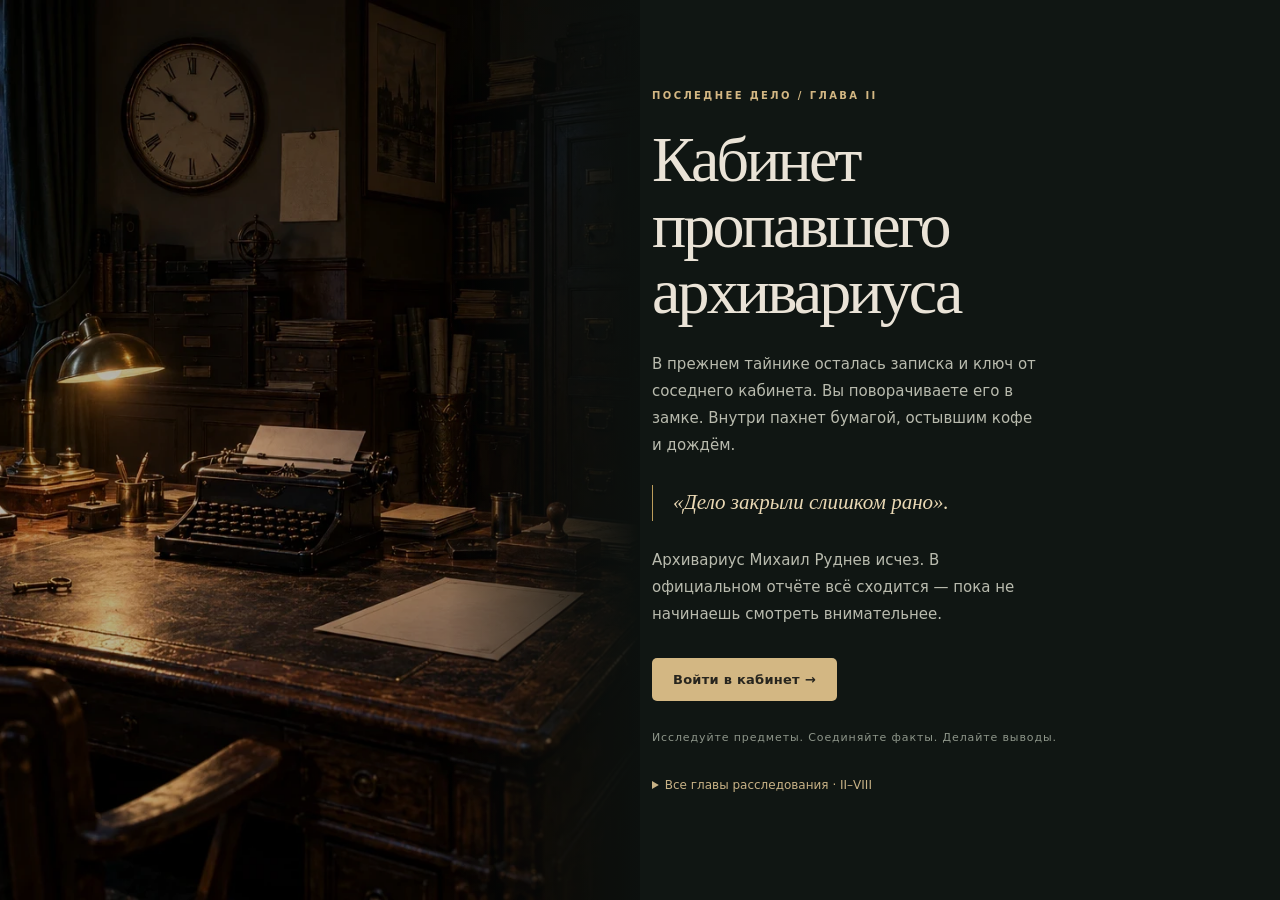
==== index.html @ 959a2ab5 "Add files via upload" ====
<!doctype html>
<html lang="ru"><head><meta charset="utf-8"><meta name="viewport" content="width=device-width,initial-scale=1,viewport-fit=cover"><meta name="theme-color" content="#131714"><title>Последнее дело · II. Архивариус</title><style>

  :root {
    --bg:#0c0d10;
    --paper:#efe7d8;
    --ink:#2b2b2b;
    --accent:#b66a7a;
    --gold:#c2a66b;
    --warm:#ffb88a;
    --cold:#7ab0ff;
    --shadow:0 10px 30px rgba(0,0,0,.35);
    --ui:rgba(18,18,20,.72);
    --blur:8px;
    --safe-bottom: env(safe-area-inset-bottom, 0px);
    --safe-top: env(safe-area-inset-top, 0px);
  }
  html,body{height:100%;}
  body{
    margin:0;background:radial-gradient(70% 120% at 50% 0%, #1a1b1e, #0b0c0f);
    color:#e9e5df;font-family:-apple-system,BlinkMacSystemFont,Segoe UI,Roboto,Inter,system-ui,Arial,sans-serif;
    overscroll-behavior:none;
    -webkit-tap-highlight-color: transparent;
  }
  .screen{position:fixed;inset:0;display:none;align-items:center;justify-content:center;z-index:0;}
  .screen.active{display:flex;}
  /* START SCREEN — DOSSIER */
  .dossier{
    background: radial-gradient(120% 140% at 50% 0%, #141416, #0b0c0f);
    padding-top:var(--safe-top);
  }
  .folder{position:relative;width:min(920px,94vw);max-width:920px;aspect-ratio:3/2;box-shadow:var(--shadow);border-radius:14px;
    background:linear-gradient(145deg,#3c3327,#2b251d);overflow:hidden}
  .folder:before{
    content:"";position:absolute;inset:-10% -10% auto -10%;height:50%;
    background:radial-gradient(60% 120% at 20% 0%, rgba(255,229,170,.18), transparent 60%);
    pointer-events:none;
  }
  .folder .cover{position:absolute;inset:0;background:linear-gradient(135deg,#6c5b3a,#423627);color:#2d2319;display:flex;align-items:center;justify-content:center;box-shadow:inset 0 12px 40px rgba(0,0,0,.45)}
  .folder .title{position:absolute;left:6%;top:6%;right:6%;line-height:1.15}
  .folder .title h1{margin:0;font-weight:800;letter-spacing:.04em;color:#f2e6cf;font-size:clamp(18px,4.4vw,34px)}
  .folder .subtitle{opacity:.9;color:#e2d6bf;letter-spacing:.08em;margin-top:.2em;font-size:clamp(12px,2.6vw,18px)}
  .stamp{position:absolute;right:8%;top:12%;border:2px solid #d3b17f;color:#d3b17f;padding:.35em .6em;border-radius:6px;letter-spacing:.18em;
    font-weight:700;font-size:clamp(11px,2.2vw,16px);transform:rotate(-8deg);box-shadow:0 2px 0 rgba(0,0,0,.35)}
  .card{position:absolute;inset:8% 8% 8% 8%;margin:auto;display:flex;gap:18px;align-items:center;justify-content:flex-start;background:var(--paper);color:#2a2621;border-radius:12px;
    box-shadow:var(--shadow);padding:clamp(14px,3vw,26px);transform:translateY(4%);opacity:0;transition:transform .6s cubic-bezier(.2,.9,.2,1), opacity .6s ease}
  .folder.open .cover{transform:translateY(-102%);transition:transform .8s cubic-bezier(.2,.9,.2,1)}
  .folder.open .card{opacity:1;transform:translateY(0)}
  .portrait{flex:0 0 auto;width:clamp(86px,18vw,160px);aspect-ratio:3/4;border-radius:10px;overflow:hidden;box-shadow:0 8px 20px rgba(0,0,0,.35)}
  .portrait img{width:100%;height:100%;object-fit:cover;display:block}
  .card h2{font-size:clamp(16px,3.2vw,22px);margin:.2em 0 .2em;font-weight:800;color:#2a2621}
  .note{opacity:.9;font-size:clamp(13px,2.8vw,16px);line-height:1.35}
  .actions{margin-top:auto;display:flex;gap:12px;flex-wrap:wrap}
  .btn{appearance:none;border:none;border-radius:12px;padding:.9em 1.1em;font-weight:700;letter-spacing:.02em;cursor:pointer;box-shadow:0 6px 16px rgba(0,0,0,.25);
    background:#2c2f33;color:white;transition:transform .15s ease, opacity .2s ease, background .2s}
  .btn:hover{transform:translateY(-1px)}
  .btn:active{transform:translateY(1px) scale(.98)}
  .btn.accent{background:linear-gradient(180deg, #d47d91, #b86878)}
  .btn.secondary{background:#494131;color:#f2e6cf}
  .sound-toggle{margin-left:auto;background:#26272b;border-radius:10px;padding:.55em .8em;display:flex;align-items:center;gap:.6em}
  .sound-toggle input{accent-color:#d47d91;transform:scale(1.1)}
  .resume{display:none}
  .has-save .resume{display:inline-flex}
  /* SCENE */
  .scene{position:fixed;inset:0;display:none;align-items:center;justify-content:center;overflow:hidden;touch-action:manipulation}
  .scene.active{display:flex}
  .stage{position:relative;width:min(1100px,100vw);height:min(100dvh, 100vh);padding:0;overflow:hidden;box-shadow:0 10px 40px rgba(0,0,0,.5)}
  .camera{position:absolute;inset:0;transform-origin:50% 50%;transition:transform .6s cubic-bezier(.2,.9,.2,1), filter .6s ease}
  .room{position:absolute;left:50%;top:50%;transform:translate(-50%,-50%);width:100%;height:100%;background: #111;display:flex;align-items:center;justify-content:center;overflow:hidden}
  .room img{width:100%;height:100%;object-fit:cover;display:block;filter:contrast(1.03) saturate(1.02) brightness(.95)}
  .warm .camera{filter:sepia(.09) saturate(1.05) brightness(1.02)}
  .warm .heater-glow{opacity:.8}
  .heater-glow{position:absolute;left:34.5%;top:58%;width:28%;height:8%;background:radial-gradient(70% 120% at 50% 50%, rgba(255,142,66,.35), rgba(255,93,0,.08) 60%, transparent 80%);pointer-events:none;opacity:0;transition:opacity .4s}
  /* Hotspots */
  .hotspot{position:absolute;border-radius:12px;outline:none;border:none;background:transparent}
  .hotspot .ring{position:absolute;inset:-10px;border-radius:50%;border:2px solid rgba(255,255,255,.7);box-shadow:0 0 18px rgba(255,255,255,.25) inset;opacity:.0;transition:opacity .2s, transform .2s}
  .hotspot:focus .ring, .hotspot:hover .ring{opacity:.8; transform:scale(1.04)}
  .hotspot .lens{position:absolute;left:50%;top:50%;transform:translate(-50%,-50%);width:34px;height:34px;border-radius:50%;background:rgba(0,0,0,.35);backdrop-filter:blur(4px);
      display:flex;align-items:center;justify-content:center;color:#fff;font-weight:900;box-shadow:0 6px 14px rgba(0,0,0,.4)}
  /* UI overlays */
  .topbar{position:absolute;left:0;right:0;top:0;height:56px;padding: max(10px, var(--safe-top)) 12px 10px 12px;display:flex;align-items:center;gap:10px;pointer-events:none}
  .pill{pointer-events:auto;background:var(--ui);backdrop-filter:blur(var(--blur));padding:.54em .8em;border-radius:999px;display:flex;align-items:center;gap:.5em;color:#e8e2d9;font-weight:600;box-shadow:var(--shadow)}
  .pill .dot{width:8px;height:8px;border-radius:50%;background:var(--gold)}
  .toolbar{position:absolute;right:10px;bottom:calc(10px + var(--safe-bottom));display:flex;gap:10px;align-items:center}
  .toolbtn{background:var(--ui);backdrop-filter:blur(var(--blur));width:44px;height:44px;border-radius:12px;display:flex;align-items:center;justify-content:center;color:#f2e6cf;
    font-weight:900;box-shadow:var(--shadow);cursor:pointer;user-select:none}
  .panel{position:absolute;right:10px;bottom:calc(64px + 16px + var(--safe-bottom));width:min(92vw,380px);max-height:60vh;overflow:auto;background:var(--ui);
    backdrop-filter:blur(var(--blur));border-radius:14px;box-shadow:var(--shadow);padding:14px;display:none}
  .panel.open{display:block}
  .panel h3{margin:.2em 0 .6em;font-size:16px;letter-spacing:.02em}
  .panel .item{padding:.45em .6em;border-radius:10px;background:rgba(255,255,255,.06);margin:.35em 0;font-size:14px}
  .progress{position:absolute;left:10px;bottom:calc(10px + var(--safe-bottom));background:var(--ui);backdrop-filter:blur(var(--blur));border-radius:14px;padding:.6em .8em;display:flex;align-items:center;gap:.8em;box-shadow:var(--shadow)}
  .track{display:grid;grid-auto-flow:column;gap:6px}
  .dot2{width:8px;height:8px;border-radius:50%;background:rgba(255,255,255,.25)}
  .dot2.done{background:linear-gradient(180deg,#e7b47d,#c7975c)}
  /* Modals */
  .modal{position:fixed;inset:0;background:rgba(6,6,8,.55);backdrop-filter:blur(6px);display:none;align-items:center;justify-content:center;padding:clamp(10px,3vw,20px);z-index:50}
  .modal.open{display:flex}
  .card2{width:min(720px,94vw);background:#f4efe8;border-radius:16px;box-shadow:0 20px 60px rgba(0,0,0,.55);color:#2a2621;overflow:hidden;animation:pop .28s ease}
  @keyframes pop{from{transform:translateY(8px) scale(.98);opacity:.0} to{transform:none;opacity:1}}
  .paper{padding:16px 16px 18px}
  .paper h3{margin:.1em 0 .4em;font-size:18px}
  .paper p{margin:.5em 0 0;line-height:1.45}
  .controls{display:flex;gap:10px;justify-content:flex-end;margin-top:10px}
  .close{background:#2f2f33;color:#fff;padding:.6em 1.0em;border:none;border-radius:10px;font-weight:700;cursor:pointer}
  .accent2{background:linear-gradient(180deg,#d47d91,#b86878);color:white;border:none;border-radius:10px;padding:.7em 1.1em;font-weight:800;cursor:pointer}
  .keypad{display:grid;grid-template-columns:repeat(3,1fr);gap:10px;margin-top:10px}
  .keypad button{padding:.7em 0;border:none;border-radius:10px;background:#e4ddd2;font-weight:800;box-shadow:inset 0 -2px 0 rgba(0,0,0,.06)}
  .lcd{font-family: ui-monospace, SFMono-Regular, Menlo, Monaco, Consolas, 'Liberation Mono','Courier New', monospace;
       letter-spacing:.14em;padding:.6em .7em;border-radius:8px;background:#1d1e22;color:#f2e6cf;display:inline-flex;min-width:5.2em;justify-content:center}
  .shake{animation:shake .25s linear}
  @keyframes shake{0%{transform:translateX(0)}25%{transform:translateX(-3px)}50%{transform:translateX(3px)}75%{transform:translateX(-2px)}100%{transform:translateX(0)}}
  /* Mug modal custom */
  .mugwrap{background:#f7f0e6;padding:12px 12px 18px;border-radius:14px;margin:0 0 6px 0;box-shadow:inset 0 1px 0 rgba(255,255,255,.5)}
  .mugwrap img{width:100%;border-radius:12px;display:block;box-shadow:0 6px 22px rgba(0,0,0,.25)}
  .letters{text-align:center;letter-spacing:.5em;font-weight:800;margin:.6em 0 .2em;color:#2a2621}
  .sub{
    text-align:center;color:#5a5551;margin-bottom:.6em
  }
  .hidden{display:none !important}
  /* Reduced motion support */
  @media (prefers-reduced-motion: reduce){
    .camera, .folder .cover, .card, .heater-glow, .modal, .card2{transition:none !important;animation:none !important}
  }

:root{--gold:#d3b783;--paper:#f1e7d4;--ink:#302c26;--line:#ccb99545}
*{box-sizing:border-box}body{height:100dvh;overflow:hidden;background:#0c1111;color:#eae3d7;font-family:system-ui,-apple-system,sans-serif}button,a{-webkit-tap-highlight-color:transparent}button{font:inherit;cursor:pointer}button:focus-visible,a:focus-visible{outline:2px solid #dbc18c;outline-offset:4px}button:disabled{cursor:default;opacity:.4}.hidden,[hidden]{display:none!important}
h1,h2,h3,h4,p{margin-top:0}h1,h2,h3{font-family:Georgia,serif;font-weight:400}button{touch-action:manipulation}.eyebrow{text-transform:uppercase;letter-spacing:.24em;font-size:10px;color:var(--gold);font-weight:600}.serif{font-family:Georgia,serif}.muted{color:#a9a89c}.btn{border-radius:5px;background:#d3b783;color:#27251e;padding:13px 20px;box-shadow:none;font-weight:600;font-size:13px;letter-spacing:.02em;border:1px solid transparent}.btn.secondary{background:transparent;color:#ddd3bc;border-color:#bba57b55}.btn:disabled{opacity:.45}.close{background:none;border:1px solid #9c8a6a66;color:inherit;border-radius:4px;padding:10px 16px}.controls{gap:10px;flex-wrap:wrap}a.btn{text-decoration:none;display:inline-block;}
#intro{position:fixed;inset:0;z-index:20;display:grid;grid-template-columns:1fr 1fr;background:#101613} .intro-art{background:linear-gradient(90deg,transparent 70%,#101613),url('[data-uri]') center/cover;filter:brightness(.72);min-height:0}.intro-copy{align-self:center;padding:50px clamp(26px,5vw,86px) 50px 12px;max-width:650px}.intro-copy h1{font-size:clamp(39px,5vw,70px);line-height:1.03;letter-spacing:-.045em;margin:26px 0}.intro-copy p{font-size:15px;line-height:1.8;color:#b9bbae;max-width:390px}.intro-copy blockquote{border-left:1px solid #bc9d5b;margin:26px 0;padding:2px 0 2px 20px;font:italic 21px/1.5 Georgia,serif;color:#e9d8b4}.intro-foot{margin-top:30px;font-size:11px;letter-spacing:.08em;color:#8e968a}.intro-buttons{display:flex;gap:12px;flex-wrap:wrap;margin-top:30px}
#game{height:100%;display:flex;flex-direction:column}.game-header{height:78px;padding:18px 30px;display:flex;justify-content:space-between;align-items:center;border-bottom:1px solid #c4a77422;flex-shrink:0;background:#111815}.brand{display:flex;gap:18px;align-items:center}.brand-mark{width:35px;height:35px;display:grid;place-items:center;border:1px solid #bca17255;color:#d3b783;font:20px Georgia,serif}.brand h1{font-size:18px;margin:4px 0 0;letter-spacing:.01em}.header-right{display:flex;gap:9px;align-items:center}.tiny-button{color:#d8d2c5;background:none;border:1px solid #8a806144;border-radius:4px;padding:10px 13px;font-size:12px}.journal-button{color:#e1cca3;border-color:#b7975c66}.count{display:inline-grid;place-items:center;min-width:19px;height:19px;border-radius:50%;background:#c6ae7330;font-size:10px;margin-left:6px}
.workbench{display:grid;grid-template-columns:minmax(0,1fr) 265px;flex:1;min-height:0;max-width:1650px;width:100%;margin:auto}.scene-column{display:flex;flex-direction:column;justify-content:center;min-height:0;min-width:0;padding:24px 26px 14px}.scene-frame{position:relative;width:100%;aspect-ratio:3/2;box-shadow:0 20px 80px #0008;overflow:hidden;background:#131816}.scene-frame img{width:100%;height:100%;display:block;object-fit:fill}.scene-frame:after{content:'';position:absolute;inset:0;box-shadow:inset 0 0 65px #0004;pointer-events:none}.hotspot,.hotspot:hover,.hotspot:focus{padding:0;background:none;border:0;box-shadow:none;outline:none;border-radius:0;position:absolute;z-index:2;cursor:pointer}.hotspot:focus-visible{outline:1px dashed #e4c796;outline-offset:0}.scene-caption{display:flex;justify-content:space-between;gap:12px;padding:15px 0 0;color:#92998c;font-size:11px;letter-spacing:.05em}.scene-caption strong{font-weight:400;color:#c9b78f}.rain-line{position:absolute;left:13%;top:8%;width:1px;height:24%;background:linear-gradient(transparent,#bacdd333,transparent);animation:rain 5s linear infinite;pointer-events:none;transform:rotate(12deg)}.rain-line.two{left:18%;animation-delay:-2s;animation-duration:6s}@keyframes rain{from{translate:0 -20px;opacity:0}40%{opacity:.6}to{translate:0 90px;opacity:0}}
.case-sidebar{padding:30px 25px;border-left:1px solid #c4a77422;background:#101713;overflow:auto}.case-sidebar h2{font-size:25px;line-height:1.25;margin:17px 0}.case-sidebar p{font-size:12px;line-height:1.8;color:#a0a799}.divider{height:1px;background:#c5ad7533;margin:24px 0}.objective{font-size:12px;line-height:1.65;display:flex;gap:10px;color:#c7c7b9;margin:15px 0}.objective span{border:1px solid #8b7f5a77;min-width:16px;height:16px;border-radius:50%;margin-top:2px}.objective.done span{background:#c6ae73;border-color:#c6ae73}.objective.done{color:#dfcda4}.case-sidebar .btn{width:100%;margin-top:20px}.aside-note{font:italic 16px/1.6 Georgia,serif;color:#9c9b88;margin-top:25px}.footer-brand{font-size:9px;letter-spacing:.18em;text-transform:uppercase;color:#667266;margin-top:25px}
.modal{z-index:50;background:#080c0ce0;backdrop-filter:blur(7px);padding:22px}.card2{background:var(--paper);color:var(--ink);width:min(610px,94vw);max-height:88dvh;overflow:auto;border-radius:5px;border:1px solid #d2bd97;box-shadow:0 30px 90px #0009}.paper{padding:clamp(24px,5vw,42px)}.paper h2{font-size:32px;line-height:1.13;margin:15px 0 22px}.paper .eyebrow{color:#887147}.paper p{font:17px/1.8 Georgia,serif}.doc-sheet{border:1px solid #a994703b;padding:20px;background:linear-gradient(130deg,#fbf5e5,#e7d7b9);margin:20px 0;box-shadow:1px 4px 8px #78604712}.doc-sheet p{font:14px/1.9 ui-monospace,monospace;white-space:pre-line;margin:0}.doc-sheet .red{color:#93463a}.doc-meta{font:10px/1.7 system-ui,sans-serif;color:#827764;border-top:1px solid #9b86534d;margin-top:15px;padding-top:12px}.added{color:#66704b;font-size:11px;letter-spacing:.05em}.modal .controls{justify-content:space-between;margin-top:26px}.modal .btn.secondary{color:#756341;border-color:#a9947066}.modal .close{color:#6e634e}.document-note{font-size:13px!important;color:#807664}.clock-visual{width:136px;height:136px;border-radius:50%;border:7px solid #65563d;margin:12px auto 20px;background:#e4d9bc;position:relative;box-shadow:inset 0 0 12px #74603d55}.clock-visual .clock-hour{position:absolute;left:50%;bottom:50%;height:32px;width:4px;background:#342c24;transform-origin:bottom;transform:rotate(277.5deg)}.clock-visual .clock-minute{position:absolute;left:50%;bottom:50%;height:46px;width:2px;background:#342c24;transform-origin:bottom;transform:rotate(90deg)}.clock-visual .clock-center{width:7px;height:7px;background:#443527;border-radius:50%;position:absolute;left:48%;top:48%}.clock-visual .clock-numbers{position:absolute;inset:6px;text-align:center;font:14px Georgia,serif}
#journalModal .card2{width:min(1000px,96vw);background:#171f19;color:#dedbcf;border-color:#4a5140}.journal-grid{display:grid;grid-template-columns:1.15fr 1fr;gap:28px}.journal-top{display:flex;align-items:center;justify-content:space-between;margin-bottom:25px}.journal-top h2{margin:10px 0 0}.journal-top .close{color:#d9ccae}.evidence-grid{display:grid;grid-template-columns:1fr 1fr;gap:9px}.evidence-card{background:#263027;border:1px solid #68745455;border-radius:3px;text-align:left;color:#cfcdbd;min-height:95px;padding:13px;transition:border-color .15s,background .15s}.evidence-card.selected{border-color:#d8bc83;background:#343b29}.evidence-card .eyebrow{font-size:8px;letter-spacing:.12em;color:#9aab86}.evidence-card strong{display:block;font:16px/1.3 Georgia,serif;margin:8px 0 5px}.evidence-card small{font-size:10px;color:#a4ab99}.empty-evidence{font:15px/1.8 Georgia,serif;color:#9da18e;padding:20px;border:1px dashed #586047}.link-box{border:1px solid #6e775655;padding:20px;min-height:180px;background:#111811}.link-box h3{font-size:24px;margin:0 0 10px}.link-box p{font:13px/1.8 system-ui,sans-serif;color:#a9ae9b}.link-box .btn{width:100%;margin-top:14px}.selection-label{font:italic 15px/1.6 Georgia,serif;min-height:48px;color:#d1bd91}.journal-feedback{min-height:42px;margin-top:14px;font-size:12px;line-height:1.7;color:#d4bf8f}.deduction{border-top:1px solid #65714e44;padding:16px 0}.deduction h4{font:18px Georgia,serif;margin:0 0 8px;color:#d2bc8c}.deduction p{font:12px/1.75 system-ui,sans-serif;margin:0;color:#a7b09c}.read-evidence{background:none;color:#d6c298;border:0;font-size:11px;text-decoration:underline;padding:8px 0 0;text-underline-offset:3px}
#toast{position:fixed;bottom:max(25px,env(safe-area-inset-bottom));left:50%;translate:-50% 10px;background:#d8c29a;color:#292e23;padding:13px 20px;border-radius:5px;box-shadow:0 10px 35px #0008;max-width:90vw;width:max-content;z-index:90;font-size:12px;opacity:0;pointer-events:none;transition:.25s}#toast.show{opacity:1;translate:-50% 0}.route-options{display:grid;grid-template-columns:1fr 1fr;gap:12px}.route-option{border:1px solid #9c886255;background:#e5d8bd;color:#3d392f;text-align:left;padding:20px;border-radius:3px}.route-option h3{font-size:24px;margin-bottom:8px}.route-option p{font:13px/1.65 system-ui,sans-serif;margin:0}.route-option:hover{background:#ddccaa}.verdict-point{border-top:1px solid #b6a17d66;padding:12px 0;font:15px/1.7 Georgia,serif}.route-final{font:24px/1.5 Georgia,serif!important}.paper .badge{display:inline-block;border:1px solid #927e5655;padding:7px 10px;font-size:10px;letter-spacing:.14em;color:#7a6744}
@media(min-width:1500px){.scene-frame{max-height:calc(100dvh - 180px);width:auto;aspect-ratio:3/2}.scene-column{align-items:center}.scene-caption{width:100%}}
@media(max-width:1000px){.workbench{grid-template-columns:1fr}.case-sidebar{display:none}.scene-column{padding:14px}.game-header{padding:15px 18px}.scene-frame{max-height:calc(100dvh - 165px);width:min(100%,calc((100dvh - 165px) * 1.5));align-self:center}.scene-caption{width:min(100%,calc((100dvh - 165px) * 1.5));align-self:center}.brand h1{font-size:16px}}
@media(max-width:600px){#intro{grid-template-columns:1fr;overflow:auto;display:block}.intro-art{height:34dvh;min-height:210px;background-position:center;background-image:linear-gradient(0deg,#101613,transparent 65%),url('[data-uri]')}.intro-copy{padding:15px 27px 35px;margin-top:-20px;position:relative}.intro-copy h1{font-size:42px;margin:18px 0}.intro-copy p{font-size:13px}.intro-copy blockquote{font-size:19px;margin:20px 0}.intro-foot{margin-top:20px}.game-header{height:86px;padding:12px 15px;align-items:center}.brand-mark{display:none}.brand .eyebrow{font-size:8px;letter-spacing:.12em}.brand h1{font-size:15px;max-width:170px}.header-right{gap:6px}.tiny-button{font-size:11px;padding:9px}.sound-button{padding:9px 7px}.scene-column{justify-content:center;padding:8px}.scene-frame{width:100%;max-height:none;aspect-ratio:3/2}.scene-caption{font-size:10px;line-height:1.6;padding:14px 5px}.scene-caption span{max-width:52%}.modal{padding:10px}.card2{max-height:91dvh;width:96vw}.paper{padding:24px}.paper h2{font-size:28px}.paper p{font-size:16px}.doc-sheet{padding:14px}.doc-sheet p{font-size:12px}.journal-grid{grid-template-columns:1fr;gap:22px}.evidence-card{min-height:85px;padding:11px}.evidence-card strong{font-size:15px}.journal-top{margin-bottom:20px;gap:10px}.journal-top h2{font-size:27px}.route-options{grid-template-columns:1fr}.journal-grid .link-box{min-height:0}.intro-buttons .btn{flex:1}.scene-frame{box-shadow:0 10px 45px #0008}.hotspot{min-width:44px;min-height:44px}}
@media(prefers-reduced-motion:reduce){*,*:before,*:after{animation:none!important;transition:none!important}}
.room-clock{position:absolute;left:35.8%;top:4.9%;width:9.6%;aspect-ratio:1;border-radius:50%;background:radial-gradient(circle,#ac9770,#a58e63 67%,#5c4526 70%,#b48b46 73%,#2a2117 78%);box-shadow:inset 0 0 10px #261d1599,2px 3px 6px #0009;transform:rotate(-3deg);pointer-events:none}.room-clock:before{content:'';position:absolute;inset:11%;border-radius:50%;background:repeating-conic-gradient(#3d302599 0deg 1deg,transparent 1deg 30deg);mask:radial-gradient(transparent 61%,#000 63%)}.room-clock .clock-hour{position:absolute;left:49%;bottom:50%;height:27%;width:2.7%;background:#30261b;transform-origin:bottom;transform:rotate(277.5deg)}.room-clock .clock-minute{position:absolute;left:49.5%;bottom:50%;height:35%;width:1.5%;background:#30261b;transform-origin:bottom;transform:rotate(90deg)}.room-clock .clock-center{position:absolute;left:47%;top:47%;width:6%;height:6%;background:#30261b;border-radius:50%}.room-clock .clock-numbers{position:absolute;inset:14%;font:clamp(6px,1vw,13px) Georgia,serif;color:#30261b}.room-clock span{position:absolute}.c12{top:-3%;left:38%}.c3{right:-3%;top:38%}.c6{bottom:-3%;left:45%}.c9{left:-3%;top:38%}</style><style id="campaign-menu-css">.intro-copy{max-height:100dvh;overflow:auto}.chapter-menu{margin-top:22px;color:#c8b286;font-size:12px}.chapter-menu summary{cursor:pointer;padding:12px 0;min-height:44px}.chapter-menu nav{display:grid;gap:0;border-top:1px solid #9c875d55}.chapter-menu a{color:#ccc4af;padding:10px 0;text-decoration:none;border-bottom:1px solid #9c875d22;min-height:40px}.chapter-menu a:hover{color:#f0d9a9}.chapter-menu summary:focus-visible,.chapter-menu a:focus-visible{outline:1px solid #d3b783;outline-offset:3px}
@media(max-width:600px){.intro-copy{max-height:none}}</style></head><body>
<section id="intro"><div class="intro-art" aria-hidden="true"></div><div class="intro-copy"><div class="eyebrow">Последнее дело / Глава II</div><h1>Кабинет<br>пропавшего<br>архивариуса</h1><p>В прежнем тайнике осталась записка и ключ от соседнего кабинета. Вы поворачиваете его в замке. Внутри пахнет бумагой, остывшим кофе и дождём.</p><blockquote>«Дело закрыли слишком рано».</blockquote><p>Архивариус Михаил Руднев исчез. В официальном отчёте всё сходится — пока не начинаешь смотреть внимательнее.</p><div class="intro-buttons"><button class="btn" id="enter">Войти в кабинет →</button><button class="btn secondary" id="resume" hidden>Продолжить</button></div><div class="intro-foot">Исследуйте предметы. Соединяйте факты. Делайте выводы.</div><details class="chapter-menu"><summary>Все главы расследования · II–VIII</summary><nav aria-label="Выбор главы"><a href="index.html">II · Кабинет архивариуса</a><a href="chapter3.html">III · Чужая подпись</a><a href="chapter4.html">IV · Склад у канала</a><a href="chapter5.html">V · Сигнал с пристани</a><a href="chapter6.html">VI · Восьмой лист</a><a href="chapter7.html">VII · Голос на линии</a><a href="chapter8.html">VIII · Последний экземпляр</a></nav></details></div></section>
<main id="game" hidden><header class="game-header"><div class="brand"><div class="brand-mark">II</div><div><div class="eyebrow">Последнее дело · Архив № 41</div><h1>Кабинет архивариуса</h1></div></div><div class="header-right"><button class="tiny-button sound-button" id="sound" aria-pressed="false" aria-label="Включить звук дождя">Звук: выкл.</button><button class="tiny-button" id="hint" aria-label="Получить подсказку">?</button><button class="tiny-button journal-button" id="journal">Журнал <span id="clueCount" class="count">0</span></button></div></header>
<div class="workbench"><section class="scene-column" aria-label="Комната с предметами расследования"><div class="scene-frame" id="scene"><img src="[data-uri]" alt="Кабинет архивариуса: часы и объявление на стене, телефон, машинка, документы и ключ на столе, шкаф справа"><div class="room-clock" aria-hidden="true"><div class="clock-numbers"><span class="c12">12</span><span class="c3">3</span><span class="c6">6</span><span class="c9">9</span></div><div class="clock-hour"></div><div class="clock-minute"></div><div class="clock-center"></div></div><div class="rain-line"></div><div class="rain-line two"></div>
<button class="hotspot" data-object="clock" style="left:35%;top:4%;width:12%;height:19%" aria-label="Осмотреть настенные часы"></button>
<button class="hotspot" data-object="notice" style="left:46.5%;top:13%;width:5.5%;height:13%" aria-label="Осмотреть объявление о бланках"></button>
<button class="hotspot" data-object="phone" style="left:15%;top:48%;width:14%;height:14%" aria-label="Осмотреть телефон"></button>
<button class="hotspot" data-object="typewriter" style="left:37%;top:46%;width:20%;height:19%" aria-label="Осмотреть печатную машинку"></button>
<button class="hotspot" data-object="report" style="left:49%;top:63%;width:21%;height:12%" aria-label="Осмотреть официальный отчёт"></button>
<button class="hotspot" data-object="key" style="left:26%;top:63%;width:7%;height:5%" aria-label="Взять латунный ключ"></button>
<button class="hotspot" data-object="cabinet" style="left:65%;top:10%;width:20%;height:51%" aria-label="Осмотреть архивный шкаф"></button>
</div><div class="scene-caption"><span id="roomStatus">В комнате всё осталось на своих местах. Почти.</span><span><strong id="deductionCount">0 / 3 вывода</strong> · Журнал сохраняется автоматически</span></div></section>
<aside class="case-sidebar"><div class="eyebrow">Открытое расследование</div><h2>Исчезновение<br>М. Руднева</h2><p>17 октября, архивное крыло.<br>Официальная версия: внезапное исчезновение после 22:40.</p><div class="divider"></div><div class="eyebrow">Проверить версию</div><div class="objective" data-goal="date"><span></span>Когда составили отчёт?</div><div class="objective" data-goal="time"><span></span>О чём говорят часы?</div><div class="objective" data-goal="departure"><span></span>Как он покинул архив?</div><div class="objective" data-goal="cabinet"><span></span>Что осталось в шкафу?</div><button class="btn secondary" id="review">Собрать версию</button><div class="aside-note">«Отсутствие человека ещё не означает преступления. А наличие отчёта — правды».</div><div class="footer-brand">RUSLAN · Detective Stories</div></aside></div></main>
<div id="objectModal" class="modal"><div class="card2" role="dialog" aria-modal="true" aria-labelledby="objectTitle" tabindex="-1"><div class="paper" id="objectContent"></div></div></div>
<div id="journalModal" class="modal"><div class="card2" role="dialog" aria-modal="true" aria-labelledby="journalTitle" tabindex="-1"><div class="paper"><div class="journal-top"><div><div class="eyebrow">Личный журнал следователя</div><h2 id="journalTitle">Ничего случайного</h2></div><button class="close" data-close>Закрыть</button></div><div class="journal-grid"><div><div class="eyebrow" style="margin-bottom:15px">Найденные улики · <span id="evidenceTotal">0</span></div><div id="evidenceGrid" class="evidence-grid"></div></div><div><div class="link-box"><h3>Сопоставить факты</h3><p>Выберите две карточки. Связь должна опираться на их содержание.</p><div class="selection-label" id="selectedLabel">Пока ничего не выбрано</div><button id="connect" class="btn" disabled>Проверить связь</button><div id="journalFeedback" class="journal-feedback" role="status" aria-live="polite"></div></div><div id="deductions"></div><button class="btn" id="conclude" style="width:100%;margin-top:15px" disabled>Собрать версию дела →</button><div id="concludeHelp" class="journal-feedback"></div></div></div></div></div></div>
<div id="finalModal" class="modal"><div class="card2" role="dialog" aria-modal="true" aria-labelledby="finalTitle" tabindex="-1"><div class="paper" id="finalContent"></div></div></div>
<div id="toast" role="status" aria-live="polite"></div>
<script>
'use strict';
const $=s=>document.querySelector(s),$$=s=>[...document.querySelectorAll(s)];
const SAVE_KEY='last_case_chapter_2_v1';
const fresh=()=>({clues:[],deductions:[],key:false,cabinet:false,finished:false,route:null});
let state=fresh();try{const old=JSON.parse(localStorage.getItem(SAVE_KEY)||'null');if(old&&Array.isArray(old.clues)&&Array.isArray(old.deductions))state={...state,...old};}catch{}
let selected=[],returnFocus=null,toastTimer,noiseCtx,noiseSource,noiseGain,sound=false;
const evidence={
report:{no:'01',name:'Официальный отчёт',short:'17 октября · 22:40',kind:'Отчёт об исчезновении',body:'АРХИВНОЕ КРЫЛО. ОПИСЬ № 41\n\nДата: 17 октября. Время: 22:40.\nМ. Руднев отсутствует на рабочем месте.\nПредположительно покинул кабинет после позднего звонка.\nВремя события устанавливается.\n\nБланк: серия С / выпуск 18-10.',note:'Внизу, почти под сгибом, видна маркировка типографского бланка.'},
notice:{no:'02',name:'Объявление о бланках',short:'Серия С · с 18 октября',kind:'Распоряжение типографии',body:'С 18 ОКТЯБРЯ\n\nБланки серии С, выпуск 18-10, впервые поступают в архив 18 октября в 09:00.\nДо этой даты данная серия не выпускалась.\n\nСтарые бланки серии Б изъять из оборота.',note:'На обратной стороне отметка о приёмке партии: 18 октября, 09:00.'},
clock:{no:'03',name:'Остановившиеся часы',short:'Стрелки показывают 21:15',kind:'Настенные электрические часы',body:'Стрелки замерли на 21:15.\nПод циферблатом — табличка «Синхронные электрические часы».\n\nСтекло целое. Следов удара нет.\nОт часов к розетке идёт провод.',note:'Время на циферблате не обязательно совпадает со временем исчезновения.'},
power:{no:'04',name:'Журнал дежурного',short:'Питание отключено в 21:15',kind:'Запись у телефона',body:'17 октября\n\n21:15 — плановое отключение питания архивного крыла.\nНастенные электрические часы остановлены.\n18 октября, 07:00 — питание восстановлено.\nЧасы в кабинете Руднева не перезапущены.',note:'Лист лежит под телефонным аппаратом, отдельно от журнала звонков.'},
typewriter:{no:'05',name:'Копирка из машинки',short:'«Я ухожу сам» · 21:05',kind:'Следы на копировальной бумаге',body:'17 октября, 21:05\n\nЯ ухожу сам. Оригинал описи № 41 подменили.\nЗдесь оставаться нельзя.\nЗакажу машину к западному входу.\n\nЕсли станут искать — проверьте мой шкаф.\nМ. Руднев',note:'Основной лист забрали. На копирке сохранился зеркальный оттиск текста.'},
call:{no:'06',name:'Журнал звонков',short:'Такси к западному входу',kind:'Исходящий вызов',body:'17 октября, 21:06\n\nАбонент: М. Руднев.\nВызов: служба такси.\nАдрес подачи: архив, западный вход.\n21:12 — пассажир М. Руднев подтвердил посадку; диспетчер отметил выполнение заказа.',note:'Это запись диспетчера, а не предположение составителя отчёта.'},
record:{no:'07',name:'Записка из шкафа',short:'Оригинал вывезен. Копия осталась.',kind:'Запечатанный конверт / Опись № 41',body:'Если вы нашли это, не верьте отчёту.\nЯ ушёл сам — и не с пустыми руками.\nПодменённый лист оставил на столе.\n\nКопию передал в камеру хранения вокзала, ячейка 17.\nСвидетель ждёт в гостинице «Север», номер 204.\n\nМ. Руднев\n\nНа полях: «Ищите того, кто оформил исчезновение раньше, чем начал искать».',note:'Теперь у вас два направления. Вокзал даст документ; гостиница — свидетеля.'}
};
const links=[
{id:'date',pair:['report','notice'],title:'Отчёт составлен задним числом',text:'Документ датирован 17 октября, но его бланк впервые появился 18-го. Значит, отчёт оформили позже указанной даты.'},
{id:'time',pair:['clock','power'],title:'Часы остановило отключение питания',text:'21:15 — время планового отключения электричества. Циферблат не доказывает, когда архивариус исчез.'},
{id:'departure',pair:['typewriter','call'],title:'Руднев ушёл по своей воле',text:'Копирка сообщает о намерении уйти. Независимая запись диспетчера подтверждает посадку в такси в 21:12.'}
];
function save(){try{localStorage.setItem(SAVE_KEY,JSON.stringify(state));}catch{}renderStatus();}
function toast(t){$('#toast').textContent=t;$('#toast').classList.add('show');clearTimeout(toastTimer);toastTimer=setTimeout(()=>$('#toast').classList.remove('show'),3500);}
function found(id){if(!state.clues.includes(id)){state.clues.push(id);save();toast('Улика добавлена в журнал: '+evidence[id].name);}}
function openModal(id){returnFocus=document.activeElement;$$('.modal.open').forEach(m=>m.classList.remove('open'));$(id).classList.add('open');$(id).querySelector('[role="dialog"]').focus();}
function closeModal(){const el=$('.modal.open');if(el)el.classList.remove('open');returnFocus?.focus();}
function doc(id){const e=evidence[id];found(id);$('#objectContent').innerHTML=`<div class="eyebrow">Улика ${e.no} / ${e.kind}</div><h2 id="objectTitle">${e.name}</h2>${id==='clock'?'<div class="clock-visual" aria-hidden="true"><div class="clock-numbers">12</div><div class="clock-hour"></div><div class="clock-minute"></div><div class="clock-center"></div></div>':''}<div class="doc-sheet"><p>${e.body}</p><div class="doc-meta">${e.note}</div></div><div class="controls"><span class="added">Сохранено в журнале</span><button class="close" data-close>Вернуться в комнату</button></div>`;openModal('#objectModal');}
function sceneObject(id){
if(evidence[id]){doc(id);return;}
if(id==='phone'){
 $('#objectContent').innerHTML='<div class="eyebrow">Телефон / Две записи</div><h2 id="objectTitle">Последний звонок</h2><p>Трубка лежит на месте. Под аппаратом — две отдельные записи: дежурного по зданию и телефонного диспетчера.</p><div class="controls"><button class="btn" data-doc="power">Журнал дежурного</button><button class="btn secondary" data-doc="call">Журнал звонков</button><button class="close" data-close>Закрыть</button></div>';openModal('#objectModal');return;}
if(id==='key'){state.key=true;save();$('#objectContent').innerHTML='<div class="eyebrow">Находка / Латунный ключ</div><h2 id="objectTitle">Не от входной двери</h2><p>Маленький ключ с биркой «Личный шкаф М. Р.». Зубцы ещё блестят: им пользовались недавно.</p><div class="controls"><span class="added">Ключ у вас</span><button class="close" data-close>Забрать ключ</button></div>';openModal('#objectModal');return;}
if(id==='cabinet'){
 if(state.key){state.cabinet=true;save();doc('record');}
 else{$('#objectContent').innerHTML='<div class="eyebrow">Архивный шкаф / Заперто</div><h2 id="objectTitle">Личные бумаги</h2><p>Тонкая замочная скважина под латунной ручкой. На дверце инициалы «М. Р.». Замок цел: его никто не пытался взломать.</p><p class="document-note">Ключ должен быть где-то среди вещей хозяина.</p><div class="controls"><button class="close" data-close>Продолжить осмотр</button></div>';openModal('#objectModal');}return;}}
function renderStatus(){
 $('#clueCount').textContent=state.clues.length;$('#deductionCount').textContent=state.deductions.length+' / 3 вывода';
 $$('[data-goal]').forEach(e=>e.classList.toggle('done',e.dataset.goal==='cabinet'?state.cabinet:state.deductions.includes(e.dataset.goal)));
 $('#roomStatus').textContent=state.route?'Следующий маршрут: '+(state.route==='station'?'вокзал, ячейка 17.':'гостиница «Север», номер 204.'):state.finished?'Дело об исчезновении стало делом о подмене.':state.deductions.length===3?'Картина сложилась. Соберите версию в журнале.':state.clues.length?'Улики в журнале. Между ними должна быть связь.':'В комнате всё осталось на своих местах. Почти.';
}
function ready(){return state.deductions.length===3&&state.clues.includes('record');}
function journal(){selected=[];$('#journalFeedback').textContent='';renderJournal();openModal('#journalModal');}
function renderJournal(){
 $('#evidenceTotal').textContent=state.clues.length;
 $('#evidenceGrid').innerHTML=state.clues.length?state.clues.map(id=>`<div><button class="evidence-card ${selected.includes(id)?'selected':''}" data-select="${id}" aria-pressed="${selected.includes(id)}"><span class="eyebrow">Улика ${evidence[id].no}</span><strong>${evidence[id].name}</strong><small>${evidence[id].short}</small></button><button class="read-evidence" data-doc="${id}" aria-label="Перечитать: ${evidence[id].name}">Перечитать</button></div>`).join(''):'<div class="empty-evidence">Здесь появятся найденные улики. Начните с предметов в кабинете.</div>';
 $('#selectedLabel').textContent=selected.length?selected.map(x=>evidence[x].name).join(' + '):'Пока ничего не выбрано';$('#connect').disabled=selected.length!==2;
 $('#deductions').innerHTML=links.filter(l=>state.deductions.includes(l.id)).map(l=>`<div class="deduction"><h4>${l.title}</h4><p>${l.text}</p></div>`).join('');
 $('#conclude').disabled=!ready();$('#concludeHelp').textContent=ready()?'Три вывода и записка из шкафа позволяют восстановить события.':state.deductions.length===3?'Осталось проверить, что архивариус оставил в личном шкафу.':'Нужно доказать три вывода и изучить содержимое личного шкафа.';
}
function connect(){if(selected.length!==2)return;const link=links.find(l=>l.pair.every(id=>selected.includes(id)));if(!link){$('#journalFeedback').textContent='Эти факты пока не доказывают общий вывод. Перечитайте их и попробуйте другую пару.';return;}
if(state.deductions.includes(link.id)){$('#journalFeedback').textContent='Эта связь уже установлена: '+link.title;return;}
state.deductions.push(link.id);save();selected=[];renderJournal();$('#journalFeedback').textContent='Вывод установлен: '+link.title;}
function conclude(){if(!ready()){journal();return;}state.finished=true;save();$('#finalContent').innerHTML='<div class="eyebrow">Глава II / Версия восстановлена</div><h2 id="finalTitle">Он не исчез.<br>Он ушёл.</h2><div class="verdict-point">В 21:05 Руднев напечатал записку, в 21:06 заказал такси. В 21:12 диспетчер подтвердил его отъезд.</div><div class="verdict-point">В 21:15 плановое отключение остановило часы. Их показание стало ложным ориентиром.</div><div class="verdict-point">Не раньше утра 18 октября кто-то оформил отчёт задним числом. Предмет расследования теперь — подмена описи № 41.</div><p style="margin-top:20px">В записке два адреса. Что проверите первым?</p><div class="route-options"><button class="route-option" data-route="station"><div class="eyebrow">Документ</div><h3>Вокзал →</h3><p>Камера хранения.<br>Ячейка 17. Копия описи.</p></button><button class="route-option" data-route="hotel"><div class="eyebrow">Свидетель</div><h3>Гостиница →</h3><p>«Север», номер 204.<br>Человек, который видел подмену.</p></button></div><div class="controls"><button class="close" data-close>Ещё раз осмотреть кабинет</button></div>';openModal('#finalModal');}
function route(id){if(!ready())return;state.route=id;save();const station=id==='station';$('#finalContent').innerHTML=`<div class="eyebrow">Глава II завершена / ${station?'Вокзал':'Гостиница «Север»'}</div><h2 id="finalTitle">${station?'Ячейка 17':'Номер 204'}</h2><p class="route-final">${station?'Вы выходите под дождь. На вокзале ещё горит свет. В кармане — номер ячейки, в журнале — доказательство подлога.':'У ночного портье одна просьба: не включать свет в коридоре. На втором этаже кто-то ждёт стука в дверь.'}</p><div class="doc-sheet"><p>${station?'В копии описи напротив одного дела стоит чужая подпись. Рядом карандашом: «Оригинал видел постоялец номера 204».':'На обороте гостиничной карточки: «Подписывал не Руднев. Имя найдёте в копии из ячейки 17».'}</p></div><span class="badge">Маршрут сохранён: ${station?'документ → свидетель':'свидетель → документ'}</span><p class="document-note" style="margin-top:20px">Продолжение уже доступно в третьей главе. Кабинет пройден; все улики остаются в вашем журнале.</p><div class="controls"><a class="btn" href="chapter3.html">Перейти в главу III →</a><button class="btn secondary" id="backRoom">Вернуться в кабинет</button><button class="btn secondary" id="changeRoute">Другой маршрут</button><button class="close" id="newGame">Пройти главу заново</button></div>`;openModal('#finalModal');}
function start(reset){if(reset){state=fresh();save();}$('#intro').hidden=true;$('#game').hidden=false;renderStatus();}
function hint(){const missing=Object.keys(evidence).filter(x=>!state.clues.includes(x));let text;
if(!state.clues.length)text='В официальном отчёте есть мелкая типографская маркировка. Посмотрите лист справа на столе.';
else if(!state.clues.includes('report')||!state.clues.includes('notice'))text='Сравните дату отчёта с объявлением о новых бланках на стене.';
else if(!state.deductions.includes('date'))text='В журнале выберите отчёт и объявление о бланках, затем проверьте связь.';
else if(!state.clues.includes('power')||!state.clues.includes('call'))text='Под телефоном лежат две записи. Откройте обе.';
else if(!state.deductions.includes('time'))text='Почему электрические часы остановились? Сопоставьте их с записью дежурного.';
else if(!state.deductions.includes('departure'))text='Копирка говорит о намерении. Журнал звонков подтверждает действие.';
else if(!state.key)text='На переднем краю стола лежит маленький латунный ключ.';
else if(!state.cabinet)text='Проверьте ключ в личном шкафу справа.';
else text='Все факты собраны. Откройте журнал и соберите версию дела.';
$('#objectContent').innerHTML='<div class="eyebrow">Подсказка по запросу</div><h2 id="objectTitle">Следующий шаг</h2><p>'+text+'</p><div class="controls"><button class="close" data-close>Продолжить</button></div>';openModal('#objectModal');}
function toggleSound(){sound=!sound;if(sound){noiseCtx??=new(window.AudioContext||window.webkitAudioContext)();noiseCtx.resume();if(!noiseSource){const buffer=noiseCtx.createBuffer(1,noiseCtx.sampleRate*3,noiseCtx.sampleRate);let last=0;const data=buffer.getChannelData(0);for(let i=0;i<data.length;i++){last=(last+.02*(Math.random()*2-1))/1.02;data[i]=last*3.5;}noiseSource=noiseCtx.createBufferSource();noiseSource.buffer=buffer;noiseSource.loop=true;noiseGain=noiseCtx.createGain();noiseGain.gain.value=.15;noiseSource.connect(noiseGain);noiseGain.connect(noiseCtx.destination);noiseSource.start();}noiseGain.gain.setTargetAtTime(.15,noiseCtx.currentTime,.3);}else if(noiseGain)noiseGain.gain.setTargetAtTime(0,noiseCtx.currentTime,.2);$('#sound').textContent='Звук: '+(sound?'вкл.':'выкл.');$('#sound').setAttribute('aria-pressed',sound);$('#sound').setAttribute('aria-label',sound?'Выключить звук дождя':'Включить звук дождя');}
$('#enter').addEventListener('click',()=>start(true));$('#resume').hidden=!(state.clues.length||state.key);$('#resume').addEventListener('click',()=>start(false));$('#journal').addEventListener('click',journal);$('#review').addEventListener('click',conclude);$('#hint').addEventListener('click',hint);$('#connect').addEventListener('click',connect);$('#conclude').addEventListener('click',conclude);$('#sound').addEventListener('click',()=>{try{toggleSound();}catch{sound=false;toast('Звук недоступен в этом браузере.');}});
$$('[data-object]').forEach(b=>b.addEventListener('click',()=>sceneObject(b.dataset.object)));
document.addEventListener('click',e=>{const b=e.target.closest('button');if(!b)return;if(b.hasAttribute('data-close'))closeModal();if(b.dataset.doc)doc(b.dataset.doc);if(b.dataset.route)route(b.dataset.route);if(b.dataset.select){const id=b.dataset.select;selected=selected.includes(id)?selected.filter(x=>x!==id):[...selected.slice(-1),id];$('#journalFeedback').textContent='';renderJournal();}if(b.id==='backRoom')closeModal();if(b.id==='changeRoute')conclude();if(b.id==='newGame'){closeModal();start(true);toast('Новое расследование началось.');}});
$$('.modal').forEach(m=>m.addEventListener('click',e=>{if(e.target===m)closeModal();}));
document.addEventListener('keydown',e=>{const m=$('.modal.open');if(!m)return;if(e.key==='Escape'){closeModal();return;}if(e.key!=='Tab')return;const items=[...m.querySelectorAll('button:not(:disabled),a[href]')].filter(el=>!el.hidden);const first=items[0],last=items.at(-1);if(e.shiftKey&&(document.activeElement===first||document.activeElement===m.querySelector('[role="dialog"]'))){e.preventDefault();last?.focus();}else if(!e.shiftKey&&document.activeElement===last){e.preventDefault();first?.focus();}});
renderStatus();
</script></body></html>
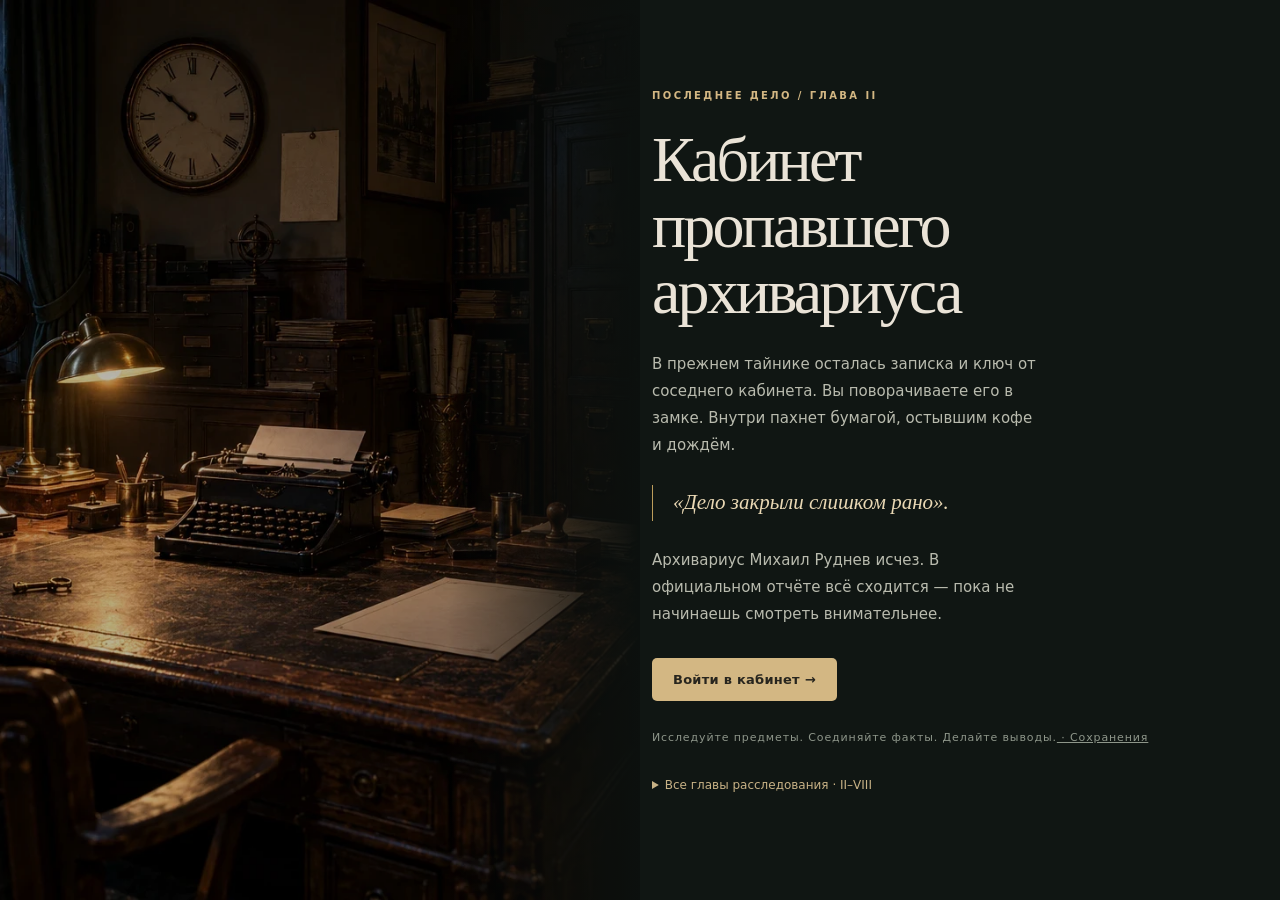
==== commit 3a08c3db: "Protect playthrough saves with immutable revisions and legacy recovery" ====
--- a/index.html
+++ b/index.html
@@ -155,12 +155,15 @@
 <div id="journalModal" class="modal"><div class="card2" role="dialog" aria-modal="true" aria-labelledby="journalTitle" tabindex="-1"><div class="paper"><div class="journal-top"><div><div class="eyebrow">Личный журнал следователя</div><h2 id="journalTitle">Ничего случайного</h2></div><button class="close" data-close>Закрыть</button></div><div class="journal-grid"><div><div class="eyebrow" style="margin-bottom:15px">Найденные улики · <span id="evidenceTotal">0</span></div><div id="evidenceGrid" class="evidence-grid"></div></div><div><div class="link-box"><h3>Сопоставить факты</h3><p>Выберите две карточки. Связь должна опираться на их содержание.</p><div class="selection-label" id="selectedLabel">Пока ничего не выбрано</div><button id="connect" class="btn" disabled>Проверить связь</button><div id="journalFeedback" class="journal-feedback" role="status" aria-live="polite"></div></div><div id="deductions"></div><button class="btn" id="conclude" style="width:100%;margin-top:15px" disabled>Собрать версию дела →</button><div id="concludeHelp" class="journal-feedback"></div></div></div></div></div></div>
 <div id="finalModal" class="modal"><div class="card2" role="dialog" aria-modal="true" aria-labelledby="finalTitle" tabindex="-1"><div class="paper" id="finalContent"></div></div></div>
 <div id="toast" role="status" aria-live="polite"></div>
+<script src="save-specs.js"></script>
+<script src="save-store.js"></script>
 <script>
 'use strict';
 const $=s=>document.querySelector(s),$$=s=>[...document.querySelectorAll(s)];
 const SAVE_KEY='last_case_chapter_2_v1';
 const fresh=()=>({clues:[],deductions:[],key:false,cabinet:false,finished:false,route:null});
-let state=fresh();try{const old=JSON.parse(localStorage.getItem(SAVE_KEY)||'null');if(old&&Array.isArray(old.clues)&&Array.isArray(old.deductions))state={...state,...old};}catch{}
+const progress=DetectiveSaves.open(2);
+let state={...fresh(),...progress.load()};
 let selected=[],returnFocus=null,toastTimer,noiseCtx,noiseSource,noiseGain,sound=false;
 const evidence={
 report:{no:'01',name:'Официальный отчёт',short:'17 октября · 22:40',kind:'Отчёт об исчезновении',body:'АРХИВНОЕ КРЫЛО. ОПИСЬ № 41\n\nДата: 17 октября. Время: 22:40.\nМ. Руднев отсутствует на рабочем месте.\nПредположительно покинул кабинет после позднего звонка.\nВремя события устанавливается.\n\nБланк: серия С / выпуск 18-10.',note:'Внизу, почти под сгибом, видна маркировка типографского бланка.'},
@@ -176,7 +179,7 @@
 {id:'time',pair:['clock','power'],title:'Часы остановило отключение питания',text:'21:15 — время планового отключения электричества. Циферблат не доказывает, когда архивариус исчез.'},
 {id:'departure',pair:['typewriter','call'],title:'Руднев ушёл по своей воле',text:'Копирка сообщает о намерении уйти. Независимая запись диспетчера подтверждает посадку в такси в 21:12.'}
 ];
-function save(){try{localStorage.setItem(SAVE_KEY,JSON.stringify(state));}catch{}renderStatus();}
+function save(){progress.save(state);renderStatus();}
 function toast(t){$('#toast').textContent=t;$('#toast').classList.add('show');clearTimeout(toastTimer);toastTimer=setTimeout(()=>$('#toast').classList.remove('show'),3500);}
 function found(id){if(!state.clues.includes(id)){state.clues.push(id);save();toast('Улика добавлена в журнал: '+evidence[id].name);}}
 function openModal(id){returnFocus=document.activeElement;$$('.modal.open').forEach(m=>m.classList.remove('open'));$(id).classList.add('open');$(id).querySelector('[role="dialog"]').focus();}
@@ -209,7 +212,7 @@
 state.deductions.push(link.id);save();selected=[];renderJournal();$('#journalFeedback').textContent='Вывод установлен: '+link.title;}
 function conclude(){if(!ready()){journal();return;}state.finished=true;save();$('#finalContent').innerHTML='<div class="eyebrow">Глава II / Версия восстановлена</div><h2 id="finalTitle">Он не исчез.<br>Он ушёл.</h2><div class="verdict-point">В 21:05 Руднев напечатал записку, в 21:06 заказал такси. В 21:12 диспетчер подтвердил его отъезд.</div><div class="verdict-point">В 21:15 плановое отключение остановило часы. Их показание стало ложным ориентиром.</div><div class="verdict-point">Не раньше утра 18 октября кто-то оформил отчёт задним числом. Предмет расследования теперь — подмена описи № 41.</div><p style="margin-top:20px">В записке два адреса. Что проверите первым?</p><div class="route-options"><button class="route-option" data-route="station"><div class="eyebrow">Документ</div><h3>Вокзал →</h3><p>Камера хранения.<br>Ячейка 17. Копия описи.</p></button><button class="route-option" data-route="hotel"><div class="eyebrow">Свидетель</div><h3>Гостиница →</h3><p>«Север», номер 204.<br>Человек, который видел подмену.</p></button></div><div class="controls"><button class="close" data-close>Ещё раз осмотреть кабинет</button></div>';openModal('#finalModal');}
 function route(id){if(!ready())return;state.route=id;save();const station=id==='station';$('#finalContent').innerHTML=`<div class="eyebrow">Глава II завершена / ${station?'Вокзал':'Гостиница «Север»'}</div><h2 id="finalTitle">${station?'Ячейка 17':'Номер 204'}</h2><p class="route-final">${station?'Вы выходите под дождь. На вокзале ещё горит свет. В кармане — номер ячейки, в журнале — доказательство подлога.':'У ночного портье одна просьба: не включать свет в коридоре. На втором этаже кто-то ждёт стука в дверь.'}</p><div class="doc-sheet"><p>${station?'В копии описи напротив одного дела стоит чужая подпись. Рядом карандашом: «Оригинал видел постоялец номера 204».':'На обороте гостиничной карточки: «Подписывал не Руднев. Имя найдёте в копии из ячейки 17».'}</p></div><span class="badge">Маршрут сохранён: ${station?'документ → свидетель':'свидетель → документ'}</span><p class="document-note" style="margin-top:20px">Продолжение уже доступно в третьей главе. Кабинет пройден; все улики остаются в вашем журнале.</p><div class="controls"><a class="btn" href="chapter3.html">Перейти в главу III →</a><button class="btn secondary" id="backRoom">Вернуться в кабинет</button><button class="btn secondary" id="changeRoute">Другой маршрут</button><button class="close" id="newGame">Пройти главу заново</button></div>`;openModal('#finalModal');}
-function start(reset){if(reset){state=fresh();save();}$('#intro').hidden=true;$('#game').hidden=false;renderStatus();}
+function start(reset){if(reset){progress.restart();state=fresh();save();}$('#intro').hidden=true;$('#game').hidden=false;renderStatus();}
 function hint(){const missing=Object.keys(evidence).filter(x=>!state.clues.includes(x));let text;
 if(!state.clues.length)text='В официальном отчёте есть мелкая типографская маркировка. Посмотрите лист справа на столе.';
 else if(!state.clues.includes('report')||!state.clues.includes('notice'))text='Сравните дату отчёта с объявлением о новых бланках на стене.';
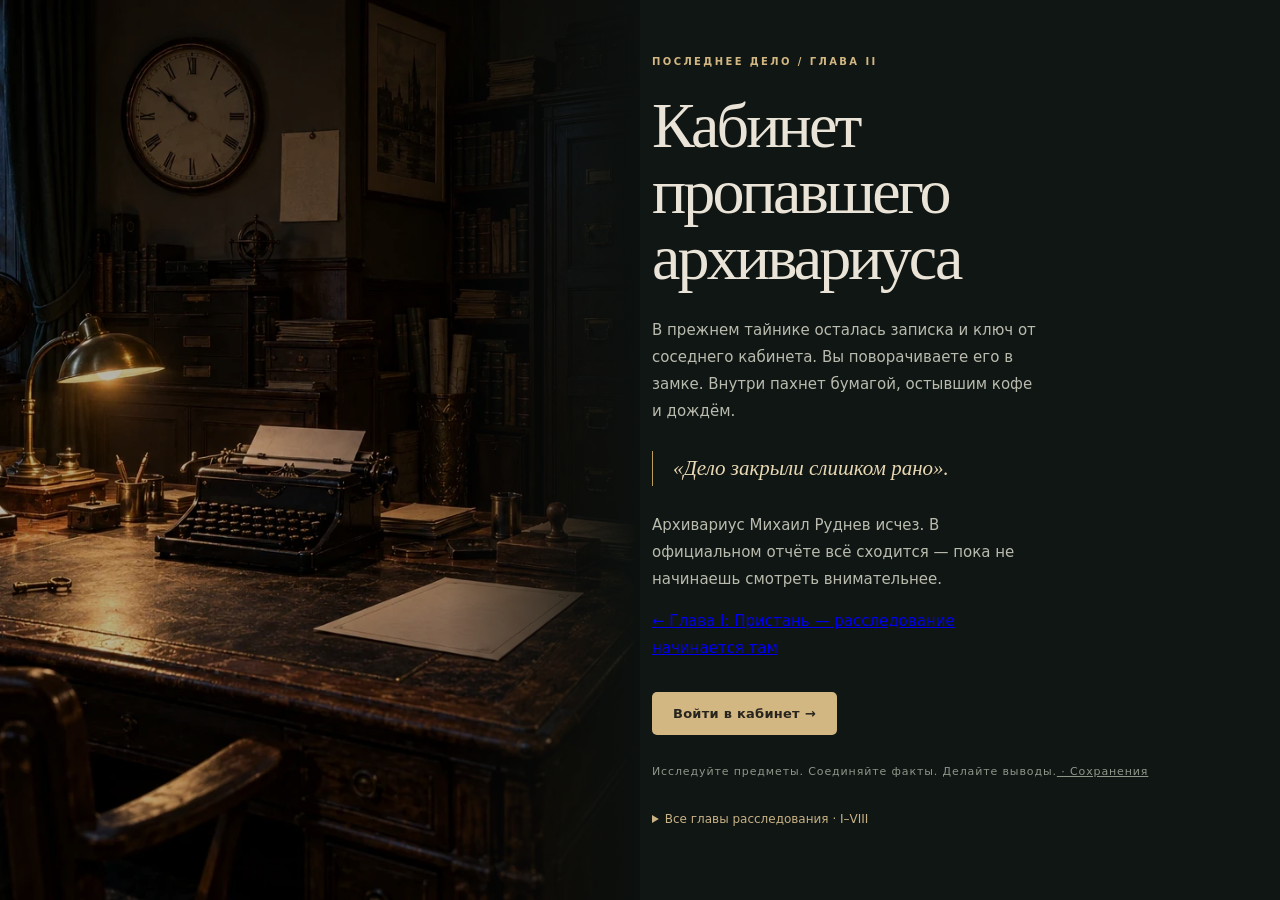
==== commit 10c2eda0: "Add chapter I «Пристань»: prologue, registry, call, burned scraps, daytime route - chapter1.html in " ====
--- a/index.html
+++ b/index.html
@@ -138,14 +138,37 @@
 @media(max-width:600px){#intro{grid-template-columns:1fr;overflow:auto;display:block}.intro-art{height:34dvh;min-height:210px;background-position:center;background-image:linear-gradient(0deg,#101613,transparent 65%),url('[data-uri]